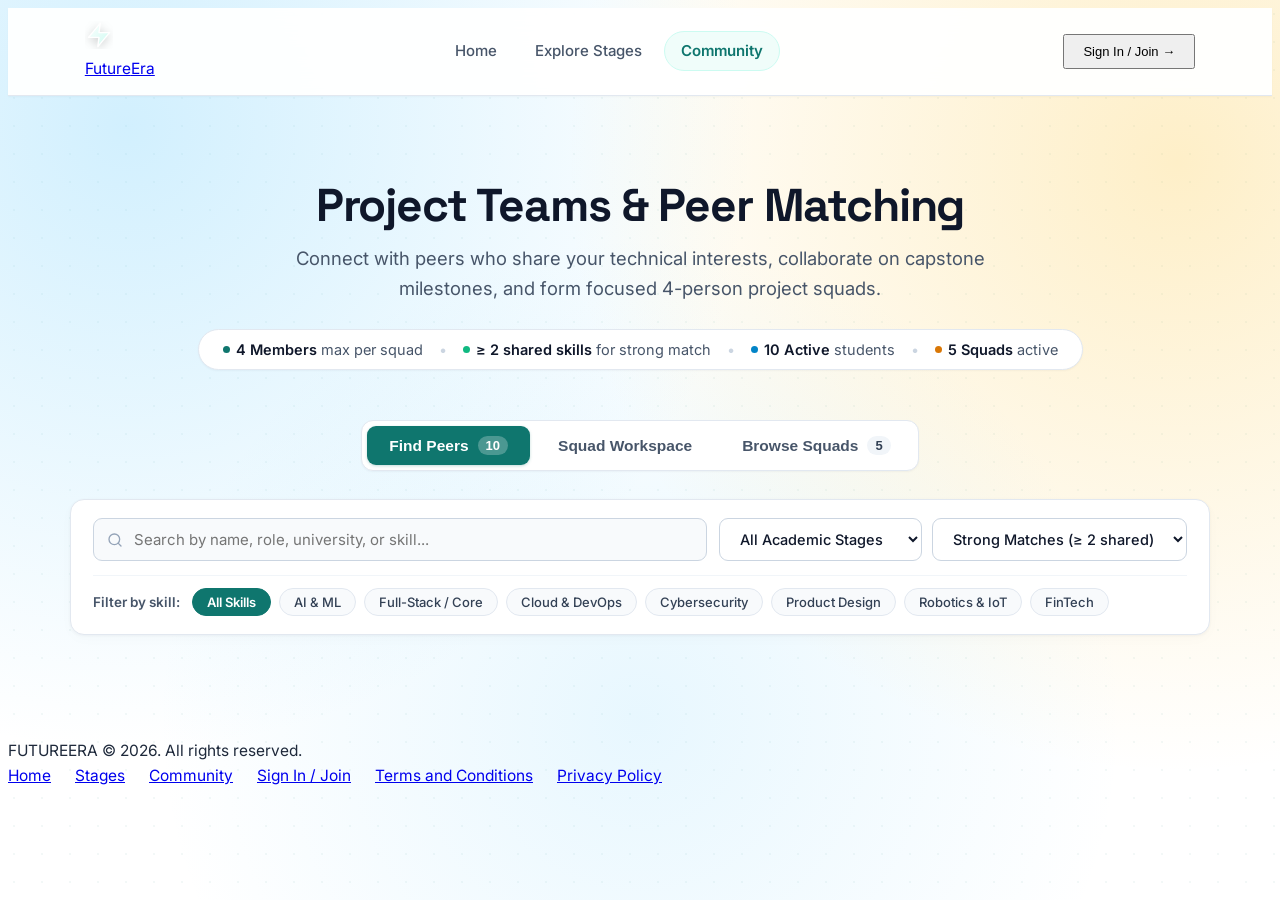
==== app/static/community.html @ 1d75245f "fix(squad): notify user when already in a team on claim seat click" ====
<!DOCTYPE html>
<html lang="en">
<head>
  <meta charset="UTF-8" />
  <meta name="viewport" content="width=device-width, initial-scale=1.0" />
  <title>Student Community &amp; Project Squads — FutureEra</title>
  <link rel="icon" type="image/svg+xml" href="/static/favicon.svg" />
  <link rel="preconnect" href="https://fonts.googleapis.com" />
  <link rel="preconnect" href="https://fonts.gstatic.com" crossorigin />
  <link href="https://fonts.googleapis.com/css2?family=Inter:wght@400;500;600;700;800&family=Plus+Jakarta+Sans:wght@400;500;600;700;800&family=Space+Grotesk:wght@500;600;700&display=swap" rel="stylesheet" />
  <link rel="stylesheet" href="/static/css/style.css?v=27" />
  <style>
    /* ===================================================
       FUTUREERA COMMUNITY & PROJECT SQUADS
       Human-crafted SaaS Engineering Aesthetic
       =================================================== */
    :root {
      --comm-teal: #0f766e;
      --comm-teal-hover: #115e59;
      --comm-teal-light: #f0fdfa;
      --comm-teal-border: #ccfbf1;
      --comm-amber: #b45309;
      --comm-amber-light: #fffbeb;
      --comm-amber-border: #fef3c7;
      --comm-sky: #0284c7;
      --comm-sky-light: #f0f9ff;
      --comm-sky-border: #e0f2fe;
      --comm-text-dark: #0f172a;
      --comm-text-body: #1e293b;
      --comm-text-muted: #475569;
      --comm-border: #e2e8f0;
      --comm-border-strong: #cbd5e1;
      --comm-card-bg: #ffffff;
      --comm-shadow-sm: 0 1px 2px rgba(15, 23, 42, 0.04);
      --comm-shadow-card: 0 1px 3px rgba(15, 23, 42, 0.04), 0 4px 14px rgba(15, 23, 42, 0.02);
      --comm-shadow-hover: 0 8px 24px rgba(15, 23, 42, 0.06), 0 2px 6px rgba(15, 23, 42, 0.03);
    }

    /* PRESERVE EXACT MAIN PAGE BACKGROUND - DO NOT CHANGE */
    body {
      background-color: var(--bg-base);
      background-image: 
        radial-gradient(circle at 10% 14%, rgba(125, 211, 252, 0.35) 0%, transparent 45%),
        radial-gradient(circle at 92% 18%, rgba(251, 191, 36, 0.25) 0%, transparent 44%),
        radial-gradient(circle at 50% 80%, rgba(125, 211, 252, 0.18) 0%, transparent 50%),
        radial-gradient(rgba(15, 118, 110, 0.05) 1px, transparent 1px);
      background-size: 100% 100%, 100% 100%, 100% 100%, 28px 28px;
      background-attachment: fixed;
      color: var(--comm-text-body);
      min-height: 100vh;
      font-family: 'Inter', 'Plus Jakarta Sans', system-ui, -apple-system, BlinkMacSystemFont, "Segoe UI", Roboto, sans-serif;
      font-size: 15.5px;
      line-height: 1.6;
      -webkit-font-smoothing: antialiased;
    }

    /* Header Nav */
    .app-header {
      position: sticky;
      top: 0;
      z-index: 50;
      background: rgba(255, 255, 255, 0.94);
      backdrop-filter: blur(16px);
      -webkit-backdrop-filter: blur(16px);
      border-bottom: 1px solid var(--comm-border);
      padding: 13px 6vw;
      display: flex;
      justify-content: space-between;
      align-items: center;
      box-shadow: 0 1px 2px rgba(15, 23, 42, 0.03);
    }

    .nav-links {
      display: flex;
      align-items: center;
      gap: 6px;
    }

    .nav-link {
      color: var(--comm-text-muted);
      text-decoration: none;
      font-size: 15px;
      font-weight: 500;
      transition: all 0.18s ease;
      display: inline-flex;
      align-items: center;
      padding: 7px 16px;
      border-radius: 999px;
    }

    .nav-link:hover {
      color: var(--comm-text-dark);
      background: rgba(15, 23, 42, 0.04);
    }

    .nav-link.active {
      color: var(--comm-teal);
      background: var(--comm-teal-light);
      border: 1px solid var(--comm-teal-border);
      font-weight: 600;
    }

    @media (max-width: 860px) {
      .app-header {
        padding: 12px 18px;
        flex-wrap: wrap;
        gap: 10px;
      }
      .nav-links {
        order: 3;
        width: 100%;
        justify-content: center;
        gap: 4px;
        overflow-x: auto;
        padding-top: 4px;
        -webkit-overflow-scrolling: touch;
      }
      .nav-link {
        font-size: 13.5px;
        padding: 6px 12px;
        white-space: nowrap;
      }
    }

    @media (max-width: 480px) {
      .nav-links {
        justify-content: flex-start;
      }
    }

    .user-pill-btn {
      background: #ffffff;
      border: 1px solid var(--comm-border-strong);
      color: var(--comm-text-dark);
      border-radius: 999px;
      padding: 5px 14px 5px 6px;
      font-size: 14.5px;
      font-weight: 600;
      display: inline-flex;
      align-items: center;
      gap: 9px;
      cursor: pointer;
      box-shadow: var(--comm-shadow-sm);
      transition: all 0.18s ease;
    }

    .user-pill-btn:hover {
      border-color: var(--comm-teal);
      box-shadow: 0 2px 8px rgba(15, 118, 110, 0.12);
    }

    .user-avatar-initials-sm {
      width: 28px;
      height: 28px;
      border-radius: 50%;
      display: flex;
      align-items: center;
      justify-content: center;
      font-size: 12.5px;
      font-weight: 700;
      color: #ffffff;
      letter-spacing: -0.02em;
    }

    /* Hero Section */
    .comm-hero {
      padding: 44px 24px 20px;
      max-width: 1060px;
      margin: 0 auto;
      text-align: center;
    }

    .comm-title {
      font-family: 'Space Grotesk', -apple-system, sans-serif;
      font-size: clamp(32px, 4.5vw, 46px);
      font-weight: 700;
      line-height: 1.18;
      letter-spacing: -0.025em;
      color: var(--comm-text-dark);
      margin-bottom: 12px;
    }

    .comm-subtitle {
      font-size: clamp(16.5px, 2vw, 18.5px);
      color: var(--comm-text-muted);
      max-width: 720px;
      margin: 0 auto 26px;
      line-height: 1.6;
    }

    /* Clean Metadata Ribbon */
    .comm-meta-ribbon {
      display: inline-flex;
      align-items: center;
      flex-wrap: wrap;
      justify-content: center;
      gap: 16px;
      background: #ffffff;
      border: 1px solid var(--comm-border);
      border-radius: 999px;
      padding: 8px 24px;
      font-size: 14.5px;
      color: var(--comm-text-muted);
      box-shadow: var(--comm-shadow-sm);
      margin-bottom: 30px;
    }

    .meta-item {
      display: inline-flex;
      align-items: center;
      gap: 6px;
    }

    .meta-item strong {
      color: var(--comm-text-dark);
      font-weight: 600;
    }

    .meta-dot {
      width: 7px;
      height: 7px;
      border-radius: 50%;
      background: #94a3b8;
      display: inline-block;
    }

    .meta-dot.green { background: #10b981; }
    .meta-dot.teal { background: #0f766e; }
    .meta-dot.blue { background: #0284c7; }
    .meta-dot.amber { background: #d97706; }

    .meta-divider {
      color: #cbd5e1;
      user-select: none;
    }

    @media (max-width: 640px) {
      .comm-meta-ribbon {
        border-radius: 12px;
        padding: 10px 14px;
        gap: 8px;
      }
      .meta-divider { display: none; }
      .meta-item { width: 48%; justify-content: flex-start; }
    }

    /* Community Segmented Tabs */
    .comm-tabs-wrap {
      max-width: 1140px;
      margin: 0 auto 28px;
      padding: 0 20px;
    }

    .comm-tabs {
      display: flex;
      align-items: center;
      justify-content: center;
      gap: 6px;
      background: #ffffff;
      border: 1px solid var(--comm-border);
      padding: 5px;
      border-radius: 12px;
      box-shadow: var(--comm-shadow-sm);
      width: fit-content;
      margin: 0 auto;
    }

    .comm-tab-btn {
      background: transparent;
      border: none;
      color: var(--comm-text-muted);
      font-size: 15.5px;
      font-weight: 600;
      padding: 10px 22px;
      border-radius: 9px;
      cursor: pointer;
      transition: all 0.18s ease;
      display: inline-flex;
      align-items: center;
      gap: 9px;
    }

    .comm-tab-btn:hover {
      color: var(--comm-text-dark);
      background: #f8fafc;
    }

    .comm-tab-btn.active {
      background: var(--comm-teal);
      color: #ffffff;
      box-shadow: 0 1px 3px rgba(15, 118, 110, 0.25);
    }

    .tab-badge {
      font-size: 13px;
      font-weight: 700;
      padding: 2px 8px;
      border-radius: 999px;
      background: #f1f5f9;
      color: #334155;
    }

    .comm-tab-btn.active .tab-badge {
      background: rgba(255, 255, 255, 0.25);
      color: #ffffff;
    }

    .tab-view {
      display: none;
      max-width: 1140px;
      margin: 0 auto;
      padding: 0 20px 80px;
      animation: fadeIn 0.25s ease;
    }

    .tab-view.active {
      display: block;
    }

    @keyframes fadeIn {
      from { opacity: 0; transform: translateY(6px); }
      to { opacity: 1; transform: translateY(0); }
    }

    /* DIRECTORY FILTER CARD */
    .directory-filter-card {
      background: #ffffff;
      border: 1px solid var(--comm-border);
      border-radius: 14px;
      padding: 18px 22px;
      margin-bottom: 24px;
      box-shadow: var(--comm-shadow-card);
      display: flex;
      flex-direction: column;
      gap: 14px;
    }

    .filter-top-row {
      display: flex;
      align-items: center;
      justify-content: space-between;
      gap: 12px;
      flex-wrap: wrap;
    }

    .search-input-wrap {
      flex: 1;
      min-width: 260px;
      position: relative;
    }

    .search-input-wrap input {
      width: 100%;
      background: #f8fafc;
      border: 1px solid var(--comm-border-strong);
      border-radius: 9px;
      padding: 11px 38px 11px 40px;
      color: var(--comm-text-dark);
      font-size: 15px;
      font-family: inherit;
      transition: all 0.18s ease;
      box-sizing: border-box;
    }

    .search-input-wrap input:focus {
      outline: none;
      background: #ffffff;
      border-color: var(--comm-teal);
      box-shadow: 0 0 0 3px rgba(15, 118, 110, 0.1);
    }

    .search-icon {
      position: absolute;
      left: 14px;
      top: 50%;
      transform: translateY(-50%);
      color: #94a3b8;
      pointer-events: none;
    }

    .clear-search-btn {
      position: absolute;
      right: 12px;
      top: 50%;
      transform: translateY(-50%);
      background: transparent;
      border: none;
      color: #94a3b8;
      font-size: 18px;
      cursor: pointer;
      padding: 2px 6px;
      border-radius: 4px;
    }

    .clear-search-btn:hover { color: #0f172a; }

    .filter-selects {
      display: flex;
      align-items: center;
      gap: 10px;
      flex-wrap: wrap;
    }

    .filter-select {
      background: #ffffff;
      border: 1px solid var(--comm-border-strong);
      border-radius: 9px;
      padding: 11px 16px;
      color: var(--comm-text-dark);
      font-size: 14.5px;
      font-weight: 500;
      font-family: inherit;
      cursor: pointer;
      transition: border-color 0.18s ease;
    }

    .filter-select:focus {
      outline: none;
      border-color: var(--comm-teal);
    }

    /* Skill Filter Row */
    .filter-tags-row {
      display: flex;
      align-items: center;
      gap: 12px;
      flex-wrap: wrap;
      padding-top: 12px;
      border-top: 1px solid #f1f5f9;
    }

    .filter-tags-label {
      font-size: 13.5px;
      font-weight: 600;
      color: var(--comm-text-muted);
      white-space: nowrap;
    }

    .filter-pills-list {
      display: flex;
      align-items: center;
      gap: 8px;
      flex-wrap: wrap;
      overflow-x: auto;
    }

    .skill-pill-btn {
      background: #f8fafc;
      border: 1px solid var(--comm-border);
      color: #334155;
      font-size: 13px;
      font-weight: 500;
      font-family: inherit;
      padding: 5px 14px;
      border-radius: 999px;
      cursor: pointer;
      transition: all 0.15s ease;
      white-space: nowrap;
    }

    .skill-pill-btn:hover {
      background: #ffffff;
      border-color: var(--comm-teal);
      color: var(--comm-teal);
    }

    .skill-pill-btn.active {
      background: #0f766e;
      border-color: #0f766e;
      color: #ffffff;
      font-weight: 600;
    }

    /* Peers Grid */
    .peers-grid {
      display: grid;
      grid-template-columns: repeat(auto-fill, minmax(340px, 1fr));
      gap: 20px;
    }

    .peer-card {
      background: #ffffff;
      border: 1px solid var(--comm-border);
      border-radius: 14px;
      padding: 22px;
      position: relative;
      transition: all 0.2s cubic-bezier(0.16, 1, 0.3, 1);
      display: flex;
      flex-direction: column;
      box-shadow: var(--comm-shadow-card);
    }

    .peer-card:hover {
      transform: translateY(-2px);
      box-shadow: var(--comm-shadow-hover);
      border-color: var(--comm-border-strong);
    }

    .peer-card.strong-match {
      border-color: #99f6e4;
      background: linear-gradient(180deg, #ffffff 0%, #fbfdfd 100%);
    }

    /* Top Row of Peer Card */
    .peer-card-top {
      display: flex;
      justify-content: space-between;
      align-items: flex-start;
      gap: 12px;
      margin-bottom: 14px;
    }

    .peer-header {
      display: flex;
      align-items: center;
      gap: 12px;
    }

    .peer-avatar-initials {
      width: 48px;
      height: 48px;
      border-radius: 12px;
      display: flex;
      align-items: center;
      justify-content: center;
      font-size: 17px;
      font-weight: 700;
      color: #ffffff;
      letter-spacing: -0.01em;
      flex-shrink: 0;
      box-shadow: 0 1px 3px rgba(15, 23, 42, 0.08);
      position: relative;
    }

    .peer-status-dot {
      position: absolute;
      bottom: -2px;
      right: -2px;
      width: 10px;
      height: 10px;
      border-radius: 50%;
      background: #10b981;
      border: 2px solid #ffffff;
    }

    .peer-name-group {
      display: flex;
      flex-direction: column;
    }

    .peer-full-name {
      font-size: 18px;
      font-weight: 700;
      color: var(--comm-text-dark);
      line-height: 1.3;
    }

    .peer-meta-sub {
      font-size: 14px;
      color: var(--comm-text-muted);
      margin-top: 3px;
      display: flex;
      align-items: center;
      gap: 6px;
    }

    .peer-stage-tag {
      font-size: 12.5px;
      font-weight: 600;
      background: #f1f5f9;
      color: #334155;
      padding: 2px 8px;
      border-radius: 4px;
    }

    /* Match Pill */
    .peer-match-pill {
      font-size: 12px;
      font-weight: 600;
      padding: 3px 9px;
      border-radius: 999px;
      display: inline-flex;
      align-items: center;
      gap: 5px;
      white-space: nowrap;
      background: #f8fafc;
      border: 1px solid var(--comm-border);
      color: var(--comm-text-muted);
    }

    .peer-match-pill.strong {
      background: #f0fdfa;
      border-color: #ccfbf1;
      color: #0f766e;
    }

    .match-indicator-dot {
      width: 6px;
      height: 6px;
      border-radius: 50%;
      background: #10b981;
    }

    .match-indicator-dot.muted {
      background: #0284c7;
    }

    /* Peer Details */
    .peer-detail-line {
      display: flex;
      align-items: baseline;
      gap: 8px;
      font-size: 14.5px;
      margin-bottom: 7px;
      color: var(--comm-text-body);
    }

    .peer-detail-label {
      color: var(--comm-text-muted);
      font-weight: 600;
      font-size: 13.5px;
      min-width: 54px;
    }

    .peer-role-text {
      color: #0284c7;
      font-weight: 600;
    }

    .peer-degree-text {
      color: var(--comm-text-dark);
      font-weight: 500;
    }

    .peer-bio-text {
      font-size: 14.5px;
      color: #334155;
      line-height: 1.6;
      margin: 12px 0 18px;
      flex: 1;
    }

    /* Skills Box */
    .peer-skills-block {
      background: #f8fafc;
      border: 1px solid #f1f5f9;
      border-radius: 10px;
      padding: 12px 14px;
      margin-bottom: 16px;
    }

    .peer-skills-header {
      font-size: 12.5px;
      font-weight: 700;
      color: var(--comm-text-muted);
      text-transform: uppercase;
      letter-spacing: 0.05em;
      margin-bottom: 8px;
      display: flex;
      justify-content: space-between;
    }

    .peer-skills-tags {
      display: flex;
      flex-wrap: wrap;
      gap: 6px;
    }

    .tag-shared {
      font-size: 12.5px;
      font-weight: 600;
      padding: 4px 10px;
      border-radius: 6px;
      background: #f0fdfa;
      border: 1px solid #ccfbf1;
      color: #0f766e;
      cursor: pointer;
      transition: all 0.15s ease;
    }

    .tag-shared:hover {
      background: #0f766e;
      color: #ffffff;
    }

    .tag-other {
      font-size: 12.5px;
      font-weight: 500;
      padding: 4px 10px;
      border-radius: 6px;
      background: #ffffff;
      border: 1px solid var(--comm-border);
      color: #334155;
      cursor: pointer;
      transition: all 0.15s ease;
    }

    .tag-other:hover {
      border-color: #94a3b8;
      color: #0f172a;
    }

    /* Actions */
    .peer-card-actions {
      display: flex;
      align-items: center;
      gap: 8px;
      margin-top: auto;
    }

    .btn-secondary {
      flex: 1;
      background: #ffffff;
      border: 1px solid var(--comm-border-strong);
      color: var(--comm-text-dark);
      padding: 10px 16px;
      border-radius: 8px;
      font-size: 14px;
      font-weight: 600;
      font-family: inherit;
      cursor: pointer;
      transition: all 0.18s ease;
      text-align: center;
    }

    .btn-secondary:hover {
      background: #f8fafc;
      border-color: var(--comm-teal);
      color: var(--comm-teal);
    }

    .btn-primary-action {
      background: var(--comm-teal);
      border: 1px solid var(--comm-teal);
      color: #ffffff;
      padding: 10px 18px;
      border-radius: 8px;
      font-size: 14px;
      font-weight: 600;
      font-family: inherit;
      cursor: pointer;
      transition: all 0.18s ease;
      display: inline-flex;
      align-items: center;
      gap: 7px;
    }

    .btn-primary-action:hover {
      background: var(--comm-teal-hover);
    }

    /* TAB 2: SQUAD WORKSPACE */
    .squad-workspace-layout {
      display: flex;
      flex-direction: column;
      gap: 24px;
    }

    .squad-overview-card {
      background: #ffffff;
      border: 1px solid var(--comm-border);
      border-radius: 16px;
      padding: 24px 28px;
      box-shadow: var(--comm-shadow-card);
    }

    .squad-top-meta {
      display: flex;
      justify-content: space-between;
      align-items: flex-start;
      flex-wrap: wrap;
      gap: 16px;
      margin-bottom: 20px;
    }

    .squad-title-row {
      display: flex;
      align-items: center;
      gap: 12px;
      flex-wrap: wrap;
    }

    .squad-title-row h2 {
      font-family: 'Space Grotesk', -apple-system, sans-serif;
      font-size: 26px;
      font-weight: 700;
      color: var(--comm-text-dark);
      margin: 0;
    }

    .squad-status-badge {
      font-size: 13.5px;
      font-weight: 600;
      padding: 4px 12px;
      border-radius: 999px;
      display: inline-flex;
      align-items: center;
      gap: 5px;
    }

    .squad-status-badge.open {
      background: #fffbeb;
      border: 1px solid #fef3c7;
      color: #b45309;
    }

    .squad-status-badge.full {
      background: #f0fdfa;
      border: 1px solid #ccfbf1;
      color: #0f766e;
    }

    .squad-tag-pill {
      font-size: 13.5px;
      font-weight: 600;
      color: var(--comm-teal);
      background: var(--comm-teal-light);
      border: 1px solid var(--comm-teal-border);
      padding: 4px 12px;
      border-radius: 6px;
      display: inline-block;
    }

    .squad-invite-block {
      background: #f8fafc;
      border: 1px solid var(--comm-border);
      border-radius: 10px;
      padding: 8px 14px;
      display: flex;
      align-items: center;
      gap: 10px;
      flex-wrap: wrap;
    }

    .squad-code-val {
      font-family: 'Space Grotesk', monospace;
      font-size: 16px;
      font-weight: 700;
      letter-spacing: 0.08em;
      color: var(--comm-teal);
      background: #ffffff;
      padding: 4px 10px;
      border-radius: 6px;
      border: 1px solid #ccfbf1;
    }

    .btn-icon-subtle {
      background: #ffffff;
      border: 1px solid var(--comm-border-strong);
      color: var(--comm-text-dark);
      padding: 6px 12px;
      border-radius: 6px;
      font-size: 13.5px;
      font-weight: 600;
      font-family: inherit;
      cursor: pointer;
      transition: all 0.15s ease;
      display: inline-flex;
      align-items: center;
      gap: 6px;
    }

    .btn-icon-subtle:hover {
      background: var(--comm-teal-light);
      border-color: var(--comm-teal);
      color: var(--comm-teal);
    }

    /* 4-Member Pod Grid */
    .seats-grid {
      display: grid;
      grid-template-columns: repeat(4, 1fr);
      gap: 16px;
      margin-top: 14px;
    }

    @media (max-width: 900px) {
      .seats-grid { grid-template-columns: repeat(2, 1fr); }
    }
    @media (max-width: 550px) {
      .seats-grid { grid-template-columns: 1fr; }
    }

    .member-seat-card {
      background: #f8fafc;
      border: 1px solid var(--comm-border);
      border-radius: 12px;
      padding: 18px 16px;
      position: relative;
      display: flex;
      flex-direction: column;
      transition: all 0.18s ease;
    }

    .member-seat-card.lead {
      border-color: #fde68a;
      background: #fffdf7;
    }

    .seat-role-badge {
      font-size: 12px;
      font-weight: 700;
      text-transform: uppercase;
      letter-spacing: 0.06em;
      padding: 3px 8px;
      border-radius: 4px;
      width: fit-content;
      margin-bottom: 12px;
    }

    .seat-role-badge.lead {
      background: #fef3c7;
      color: #92400e;
    }

    .seat-role-badge.member {
      background: #e0f2fe;
      color: #0369a1;
    }

    .seat-avatar-row {
      display: flex;
      align-items: center;
      gap: 10px;
      margin-bottom: 8px;
    }

    .seat-avatar-circle {
      width: 42px;
      height: 42px;
      border-radius: 10px;
      display: flex;
      align-items: center;
      justify-content: center;
      font-size: 15px;
      font-weight: 700;
      color: #ffffff;
      flex-shrink: 0;
    }

    .seat-name-text {
      font-size: 16.5px;
      font-weight: 700;
      color: var(--comm-text-dark);
      line-height: 1.25;
    }

    .seat-handle-text {
      font-size: 13.5px;
      color: var(--comm-text-muted);
    }

    .seat-role-focus {
      font-size: 14px;
      font-weight: 600;
      color: #0284c7;
      margin: 6px 0 10px;
      line-height: 1.35;
    }

    .seat-skills-pills {
      display: flex;
      flex-wrap: wrap;
      gap: 4px;
      margin-top: auto;
    }

    .seat-skill-item {
      font-size: 12px;
      padding: 3px 8px;
      border-radius: 4px;
      background: #ffffff;
      border: 1px solid var(--comm-border);
      color: #334155;
    }

    /* Open Seat Card */
    .member-seat-card.open {
      border: 1.5px dashed #cbd5e1;
      background: #ffffff;
      align-items: center;
      justify-content: center;
      text-align: center;
      min-height: 200px;
      cursor: pointer;
    }

    .member-seat-card.open:hover {
      border-color: var(--comm-teal);
      background: #f0fdfa;
    }

    .open-seat-plus-icon {
      width: 42px;
      height: 42px;
      border-radius: 50%;
      background: #f8fafc;
      border: 1px solid var(--comm-border-strong);
      color: #64748b;
      display: flex;
      align-items: center;
      justify-content: center;
      font-size: 20px;
      font-weight: 600;
      margin-bottom: 10px;
      transition: all 0.15s ease;
    }

    .member-seat-card.open:hover .open-seat-plus-icon {
      background: var(--comm-teal);
      border-color: var(--comm-teal);
      color: #ffffff;
    }

    .open-seat-title {
      font-size: 16.5px;
      font-weight: 700;
      color: var(--comm-text-dark);
      margin-bottom: 4px;
    }

    .open-seat-sub {
      font-size: 13.5px;
      color: var(--comm-text-muted);
      margin-bottom: 12px;
      padding: 0 8px;
    }

    .btn-claim-pill {
      background: var(--comm-teal);
      color: #ffffff;
      border: none;
      padding: 8px 16px;
      border-radius: 6px;
      font-size: 13.5px;
      font-weight: 600;
      font-family: inherit;
      cursor: pointer;
    }

    /* Workspace 2-Column Split (Goal/Tools & Chat) */
    .workspace-split {
      display: grid;
      grid-template-columns: 1fr 1fr;
      gap: 20px;
    }

    @media (max-width: 900px) {
      .workspace-split { grid-template-columns: 1fr; }
    }

    .workspace-card {
      background: #ffffff;
      border: 1px solid var(--comm-border);
      border-radius: 16px;
      padding: 22px;
      box-shadow: var(--comm-shadow-card);
      display: flex;
      flex-direction: column;
    }

    .card-header-clean {
      display: flex;
      justify-content: space-between;
      align-items: center;
      margin-bottom: 14px;
    }

    .card-heading {
      font-size: 15px;
      font-weight: 700;
      color: var(--comm-text-dark);
      display: flex;
      align-items: center;
      gap: 8px;
    }

    .sprint-goal-box {
      background: #fffdf5;
      border-left: 3px solid #d97706;
      border-radius: 0 8px 8px 0;
      padding: 12px 16px;
      margin-bottom: 18px;
    }

    .sprint-goal-content {
      font-size: 14px;
      color: #78350f;
      font-weight: 500;
      line-height: 1.5;
    }

    .tools-grid {
      display: grid;
      grid-template-columns: repeat(auto-fit, minmax(130px, 1fr));
      gap: 10px;
    }

    .tool-link-card {
      background: #f8fafc;
      border: 1px solid var(--comm-border);
      border-radius: 10px;
      padding: 12px;
      color: var(--comm-text-dark);
      font-size: 12.5px;
      font-weight: 600;
      font-family: inherit;
      cursor: pointer;
      display: flex;
      flex-direction: column;
      align-items: center;
      gap: 6px;
      transition: all 0.15s ease;
      text-decoration: none;
    }

    .tool-link-card:hover {
      background: var(--comm-teal-light);
      border-color: var(--comm-teal);
      color: var(--comm-teal);
    }

    /* Clean Messaging Thread */
    .chat-scroll-area {
      height: 300px;
      overflow-y: auto;
      display: flex;
      flex-direction: column;
      gap: 10px;
      padding-right: 6px;
      margin-bottom: 12px;
    }

    .chat-msg-row {
      display: flex;
      gap: 10px;
      align-items: flex-start;
    }

    .chat-sender-avatar {
      width: 32px;
      height: 32px;
      border-radius: 8px;
      display: flex;
      align-items: center;
      justify-content: center;
      font-size: 13px;
      font-weight: 700;
      color: #ffffff;
      flex-shrink: 0;
    }

    .chat-msg-bubble {
      background: #f8fafc;
      border: 1px solid var(--comm-border);
      border-radius: 10px;
      padding: 8px 12px;
      max-width: 86%;
    }

    .chat-meta-row {
      display: flex;
      align-items: center;
      gap: 8px;
      margin-bottom: 3px;
    }

    .chat-sender-name {
      font-size: 14px;
      font-weight: 700;
      color: var(--comm-text-dark);
    }

    .chat-timestamp {
      font-size: 12px;
      color: #94a3b8;
    }

    .chat-text {
      font-size: 15px;
      color: #1e293b;
      line-height: 1.55;
      word-break: break-word;
    }

    .chat-compose-form {
      display: flex;
      gap: 8px;
      margin-top: auto;
    }

    .chat-compose-form input {
      flex: 1;
      background: #f8fafc;
      border: 1px solid var(--comm-border-strong);
      border-radius: 8px;
      padding: 10px 14px;
      color: var(--comm-text-dark);
      font-size: 15px;
      font-family: inherit;
    }

    .chat-compose-form input:focus {
      outline: none;
      background: #ffffff;
      border-color: var(--comm-teal);
    }

    .btn-send-message {
      background: var(--comm-teal);
      color: #ffffff;
      border: none;
      border-radius: 8px;
      padding: 0 16px;
      font-weight: 600;
      font-size: 14px;
      font-family: inherit;
      cursor: pointer;
      display: flex;
      align-items: center;
      gap: 6px;
    }

    .btn-send-message:hover {
      background: var(--comm-teal-hover);
    }

    /* Not In Squad State */
    .not-in-squad-state {
      display: grid;
      grid-template-columns: 1fr 1fr;
      gap: 20px;
      max-width: 840px;
      margin: 20px auto;
    }

    @media (max-width: 700px) {
      .not-in-squad-state { grid-template-columns: 1fr; }
    }

    .action-join-card {
      background: #ffffff;
      border: 1px solid var(--comm-border);
      border-radius: 14px;
      padding: 28px 24px;
      text-align: center;
      box-shadow: var(--comm-shadow-card);
      display: flex;
      flex-direction: column;
      align-items: center;
      transition: all 0.2s ease;
    }

    .action-join-card:hover {
      border-color: var(--comm-teal);
      transform: translateY(-2px);
      box-shadow: var(--comm-shadow-hover);
    }

    .action-icon-circle {
      width: 48px;
      height: 48px;
      border-radius: 12px;
      background: var(--comm-teal-light);
      border: 1px solid var(--comm-teal-border);
      color: var(--comm-teal);
      display: flex;
      align-items: center;
      justify-content: center;
      margin-bottom: 14px;
    }

    .action-join-title {
      font-size: 19px;
      font-weight: 700;
      color: var(--comm-text-dark);
      margin-bottom: 8px;
    }

    .action-join-desc {
      font-size: 14.5px;
      color: var(--comm-text-muted);
      line-height: 1.6;
      margin-bottom: 22px;
    }

    /* TAB 3: SQUAD DIRECTORY */
    .squads-dir-grid {
      display: grid;
      grid-template-columns: repeat(auto-fill, minmax(340px, 1fr));
      gap: 20px;
    }

    .squad-dir-card {
      background: #ffffff;
      border: 1px solid var(--comm-border);
      border-radius: 14px;
      padding: 22px;
      box-shadow: var(--comm-shadow-card);
      display: flex;
      flex-direction: column;
      transition: all 0.2s ease;
    }

    .squad-dir-card:hover {
      border-color: var(--comm-border-strong);
      transform: translateY(-2px);
      box-shadow: var(--comm-shadow-hover);
    }

    .squad-dir-top {
      display: flex;
      justify-content: space-between;
      align-items: flex-start;
      margin-bottom: 10px;
    }

    .squad-dir-name {
      font-size: 19px;
      font-weight: 700;
      color: var(--comm-text-dark);
    }

    .squad-dir-track {
      font-size: 14.5px;
      color: #0284c7;
      font-weight: 600;
      margin-top: 3px;
    }

    .seats-progress-bar {
      height: 6px;
      background: #f1f5f9;
      border-radius: 999px;
      overflow: hidden;
      margin: 12px 0 6px;
    }

    .seats-fill {
      height: 100%;
      background: #0f766e;
      border-radius: 999px;
    }

    .seats-status-text {
      display: flex;
      justify-content: space-between;
      font-size: 13.5px;
      color: var(--comm-text-muted);
      font-weight: 600;
      margin-bottom: 14px;
    }

    .squad-goal-snippet {
      font-size: 14px;
      color: #78350f;
      background: #fffdf5;
      padding: 10px 14px;
      border-radius: 6px;
      border-left: 3px solid #d97706;
      margin-bottom: 16px;
      line-height: 1.55;
    }

    /* MODALS */
    .modal-backdrop {
      display: none;
      position: fixed;
      inset: 0;
      background: rgba(15, 23, 42, 0.55);
      backdrop-filter: blur(6px);
      -webkit-backdrop-filter: blur(6px);
      z-index: 9999;
      align-items: center;
      justify-content: center;
      padding: 20px;
      animation: fadeIn 0.18s ease;
    }

    .modal-backdrop.open {
      display: flex;
    }

    .modal-card {
      background: #ffffff;
      border: 1px solid var(--comm-border);
      border-radius: 16px;
      width: 100%;
      max-width: 480px;
      max-height: 90vh;
      overflow-y: auto;
      padding: 26px;
      box-shadow: 0 20px 50px rgba(15, 23, 42, 0.16);
      position: relative;
      color: var(--comm-text-dark);
    }

    .modal-close-btn {
      position: absolute;
      top: 18px;
      right: 18px;
      background: transparent;
      border: none;
      color: #94a3b8;
      font-size: 20px;
      cursor: pointer;
      line-height: 1;
      padding: 4px;
    }

    .modal-close-btn:hover {
      color: var(--comm-text-dark);
    }

    .form-group {
      margin-bottom: 14px;
    }

    .form-label {
      display: block;
      font-size: 14.5px;
      font-weight: 600;
      color: var(--comm-text-dark);
      margin-bottom: 6px;
      text-transform: none !important;
      letter-spacing: normal !important;
    }

    .form-label::before {
      display: none !important;
      content: none !important;
    }

    .form-input, .form-textarea, .form-select {
      width: 100%;
      background: #f8fafc;
      border: 1px solid var(--comm-border-strong);
      border-radius: 8px;
      padding: 10px 14px;
      color: var(--comm-text-dark);
      font-size: 15px;
      font-family: inherit;
      transition: all 0.15s ease;
      box-sizing: border-box;
    }

    .form-input:focus, .form-textarea:focus, .form-select:focus {
      outline: none;
      background: #ffffff;
      border-color: var(--comm-teal);
      box-shadow: 0 0 0 3px rgba(15, 118, 110, 0.1);
    }

    .auth-tab-switch {
      display: flex;
      gap: 4px;
      background: #f1f5f9;
      border-radius: 8px;
      padding: 4px;
      margin-bottom: 18px;
    }

    .auth-tab-btn {
      flex: 1;
      background: transparent;
      border: none;
      color: #64748b;
      font-size: 14.5px;
      font-weight: 600;
      padding: 8px 14px;
      border-radius: 6px;
      cursor: pointer;
      transition: all 0.15s ease;
    }

    .auth-tab-btn.active {
      background: #ffffff;
      color: var(--comm-teal);
      box-shadow: 0 1px 2px rgba(15, 23, 42, 0.05);
    }

    /* Split-Screen Auth Modal (Recreating TheCubeFactory / Reference Design) */
    .auth-modal-card {
      max-width: 1060px;
      width: 95%;
      height: clamp(690px, 86vh, 750px);
      padding: 0;
      border-radius: 22px;
      overflow: hidden;
      border: 1px solid #e5e7eb;
      box-shadow: 0 25px 60px -15px rgba(15, 23, 42, 0.25);
      display: grid;
      grid-template-columns: 1.15fr 0.85fr;
      background: #ffffff;
      position: relative;
    }

    .auth-modal-left-pane {
      padding: 38px 46px 34px;
      overflow-y: auto;
      height: 100%;
      background: #ffffff;
      display: flex;
      flex-direction: column;
      box-sizing: border-box;
    }

    .auth-modal-left-pane::-webkit-scrollbar {
      width: 6px;
    }
    .auth-modal-left-pane::-webkit-scrollbar-track {
      background: transparent;
    }
    .auth-modal-left-pane::-webkit-scrollbar-thumb {
      background: #cbd5e1;
      border-radius: 999px;
    }
    .auth-modal-left-pane::-webkit-scrollbar-thumb:hover {
      background: #94a3b8;
    }

    .auth-modal-right-pane {
      background-color: #9670d3;
      background-image: 
        radial-gradient(circle at 75% 25%, rgba(255, 255, 255, 0.15) 0%, transparent 50%),
        radial-gradient(circle at 20% 80%, rgba(255, 255, 255, 0.1) 0%, transparent 45%);
      display: flex;
      align-items: center;
      justify-content: center;
      padding: 32px 28px;
      position: relative;
      overflow: hidden;
      height: 100%;
      box-sizing: border-box;
    }

    .auth-modal-right-pane svg {
      width: 100%;
      height: auto;
      max-height: 580px;
    }

    #signInForm {
      margin: auto 0;
      width: 100%;
    }

    #signUpForm {
      margin: auto 0;
      width: 100%;
    }

    @media (max-width: 900px) {
      .auth-modal-card {
        grid-template-columns: 1fr;
        max-width: 520px;
        height: auto;
        max-height: 92vh;
      }
      .auth-modal-card .modal-close-btn {
        background: #f1f5f9 !important;
        color: #0f172a !important;
      }
      .auth-modal-right-pane {
        display: none !important;
      }
      .auth-modal-left-pane {
        padding: 30px 24px 26px;
        height: auto;
        max-height: 92vh;
      }
    }

    .modal-input-field {
      width: 100%;
      padding: 10px 14px;
      font-size: 14.5px;
      font-family: inherit;
      color: #111827;
      background: #ffffff;
      border: 1px solid #d1d5db;
      border-radius: 8px;
      outline: none;
      transition: border-color 0.15s ease, box-shadow 0.15s ease;
    }

    .modal-input-field:focus {
      border-color: #5e3fae;
      box-shadow: 0 0 0 3px rgba(94, 63, 174, 0.16);
    }

    .modal-btn-purple {
      width: 100%;
      padding: 11px 18px;
      background: #5e3fae;
      color: #ffffff;
      font-weight: 600;
      font-size: 14.5px;
      font-family: inherit;
      border: none;
      border-radius: 8px;
      cursor: pointer;
      display: flex;
      align-items: center;
      justify-content: center;
      gap: 8px;
      transition: background 0.15s ease;
    }

    .modal-btn-purple:hover {
      background: #4e3294;
    }

    .modal-btn-google {
      width: 100%;
      padding: 10px 16px;
      margin-top: 10px;
      background: #ffffff;
      border: 1px solid #e5e7eb;
      border-radius: 8px;
      font-size: 13.5px;
      font-weight: 500;
      color: #374151;
      font-family: inherit;
      display: flex;
      align-items: center;
      justify-content: center;
      gap: 8px;
      cursor: pointer;
      transition: all 0.15s ease;
    }

    .modal-btn-google:hover {
      background: #f9fafb;
      border-color: #d1d5db;
    }

    .modal-btn-demo {
      width: 100%;
      padding: 10px 16px;
      margin-top: 8px;
      background: #f5f2fb;
      border: 1px dashed #d8b4fe;
      border-radius: 8px;
      font-size: 14px;
      font-weight: 600;
      color: #5e3fae;
      display: flex;
      align-items: center;
      justify-content: center;
      gap: 7px;
      cursor: pointer;
      transition: all 0.15s ease;
    }

    .modal-btn-demo:hover {
      background: #ede9fe;
      border-color: #5e3fae;
    }

    .demo-user-meta {
      display: flex;
      align-items: center;
      gap: 12px;
    }

    .demo-avatar {
      width: 38px;
      height: 38px;
      border-radius: 8px;
      background: #0f766e;
      color: #ffffff;
      display: flex;
      align-items: center;
      justify-content: center;
      font-size: 14px;
      font-weight: 700;
      flex-shrink: 0;
    }

    .demo-name-text {
      font-size: 14px;
      font-weight: 700;
      color: var(--comm-text-dark);
      line-height: 1.25;
    }

    .demo-role-text {
      font-size: 12.5px;
      color: var(--comm-text-muted);
      margin-top: 2px;
    }

    .btn-fill-demo {
      background: #ffffff;
      border: 1px solid var(--comm-border-strong);
      color: var(--comm-teal);
      font-size: 13px;
      font-weight: 700;
      padding: 6px 12px;
      border-radius: 6px;
      cursor: pointer;
      transition: all 0.15s ease;
      white-space: nowrap;
      display: inline-flex;
      align-items: center;
      gap: 5px;
    }

    .btn-fill-demo:hover {
      background: var(--comm-teal-light);
      border-color: var(--comm-teal);
    }

    .interest-chips-matrix {
      display: grid;
      grid-template-columns: repeat(2, 1fr);
      gap: 8px;
      margin-top: 6px;
    }

    .interest-select-card {
      background: #f8fafc;
      border: 1px solid var(--comm-border);
      border-radius: 8px;
      padding: 8px 12px;
      display: flex;
      align-items: center;
      gap: 9px;
      cursor: pointer;
      transition: all 0.16s ease;
      font-size: 13.5px;
      font-weight: 600;
      color: #334155;
      user-select: none;
    }

    .interest-select-card:hover {
      border-color: #cbd5e1;
      background: #ffffff;
    }

    .interest-select-card.selected {
      background: #f0fdfa;
      border-color: #99f6e4;
      color: #0f766e;
      box-shadow: 0 0 0 1px #0f766e;
    }

    .interest-icon-svg {
      width: 16px;
      height: 16px;
      color: inherit;
      flex-shrink: 0;
    }

    /* Toast */
    .toast-notice {
      position: fixed;
      bottom: 24px;
      right: 24px;
      background: #0f172a;
      border: 1px solid rgba(255, 255, 255, 0.12);
      color: #ffffff;
      padding: 10px 18px;
      border-radius: 10px;
      font-size: 13.5px;
      font-weight: 500;
      display: flex;
      align-items: center;
      gap: 8px;
      box-shadow: 0 10px 30px rgba(0, 0, 0, 0.2);
      z-index: 10000;
      transform: translateY(100px);
      opacity: 0;
      transition: all 0.25s cubic-bezier(0.16, 1, 0.3, 1);
    }

    .toast-notice.show {
      transform: translateY(0);
      opacity: 1;
    }

    /* Squad Progress Upload & Showcase Styles */
    .progress-dropzone {
      border: 2px dashed #cbd5e1;
      border-radius: 12px;
      padding: 22px 16px;
      text-align: center;
      cursor: pointer;
      background: #f8fafc;
      transition: all 0.2s ease;
      position: relative;
    }
    .progress-dropzone:hover, .progress-dropzone.dragover {
      border-color: #6366f1;
      background: #f5f3ff;
    }
    .progress-dropzone input[type="file"] {
      position: absolute;
      inset: 0;
      width: 100%;
      height: 100%;
      opacity: 0;
      cursor: pointer;
    }
    .progress-limit-badge {
      display: inline-flex;
      align-items: center;
      gap: 5px;
      padding: 3px 8px;
      border-radius: 6px;
      background: #eef2ff;
      border: 1px solid #e0e7ff;
      color: #4f46e5;
      font-size: 11px;
      font-weight: 700;
      letter-spacing: 0.02em;
    }
    .progress-gallery-grid {
      display: grid;
      grid-template-columns: repeat(auto-fill, minmax(280px, 1fr));
      gap: 16px;
      max-height: 60vh;
      overflow-y: auto;
      padding-right: 4px;
    }
    .progress-gallery-card {
      border: 1px solid var(--comm-border);
      border-radius: 12px;
      background: #ffffff;
      overflow: hidden;
      display: flex;
      flex-direction: column;
      box-shadow: 0 2px 8px rgba(15, 23, 42, 0.04);
      transition: transform 0.15s ease, box-shadow 0.15s ease;
    }
    .progress-gallery-card:hover {
      transform: translateY(-2px);
      box-shadow: 0 6px 16px rgba(15, 23, 42, 0.08);
    }
    .progress-media-thumb {
      width: 100%;
      height: 180px;
      background: #0f172a;
      display: flex;
      align-items: center;
      justify-content: center;
      position: relative;
      overflow: hidden;
    }
    .progress-media-thumb img {
      width: 100%;
      height: 100%;
      object-fit: cover;
    }
    .progress-media-thumb video {
      width: 100%;
      height: 100%;
      object-fit: contain;
      background: #000000;
    }
    .progress-card-info {
      padding: 12px 14px;
      display: flex;
      flex-direction: column;
      gap: 6px;
    }
    .chat-media-card {
      margin-top: 8px;
      border-radius: 10px;
      overflow: hidden;
      background: #0f172a;
      border: 1px solid #e2e8f0;
      max-width: 100%;
    }
    .chat-media-card img {
      display: block;
      width: 100%;
      max-height: 280px;
      object-fit: cover;
      cursor: pointer;
    }
    .chat-media-card video {
      display: block;
      width: 100%;
      max-height: 280px;
      background: #000;
    }
  </style>
</head>
<body>

  <!-- Floating Navigation -->
  <header class="app-header">
    <a href="/" class="brand-wrap" title="FutureEra Homepage">
      <div class="brand-icon">
        <svg width="28" height="28" viewBox="0 0 24 24" fill="none" stroke="currentColor" stroke-linecap="round" stroke-linejoin="round">
          <defs>
            <linearGradient id="boltGradComm" x1="0%" y1="0%" x2="100%" y2="100%">
              <stop offset="0%" stop-color="#ffffff" />
              <stop offset="100%" stop-color="#ccfbf1" />
            </linearGradient>
          </defs>
          <polygon points="13 2 3 14 12 14 11 22 21 10 12 10 13 2" fill="url(#boltGradComm)" stroke="#ffffff" stroke-width="1.2" style="filter: drop-shadow(0 2px 4px rgba(0,0,0,0.18));"></polygon>
        </svg>
      </div>
      <div class="brand-text">
        <span class="brand-title">Future<span class="brand-title-highlight">Era</span></span>
      </div>
    </a>

    <!-- Center Navigation Links -->
    <div class="nav-links">
      <a href="/" class="nav-link">Home</a>
      <a href="/stage" class="nav-link">Explore Stages</a>
      <a href="/community" class="nav-link active">Community</a>
    </div>

    <!-- Header Actions (Sign-In / User Pill) -->
    <div class="header-actions">
      <div id="userHeaderArea">
        <button id="authModalTriggerBtn" class="btn btn--solid" style="padding: 8px 18px; font-size: 13px;" onclick="openAuthModal('signin')">
          Sign In / Join &rarr;
        </button>
      </div>
    </div>
  </header>

  <!-- Hero Section -->
  <section class="comm-hero">
    <h1 class="comm-title">
      Project Teams &amp; Peer Matching
    </h1>
    <p class="comm-subtitle">
      Connect with peers who share your technical interests, collaborate on capstone milestones, and form focused 4-person project squads.
    </p>

    <!-- Clean Metadata Ribbon -->
    <div class="comm-meta-ribbon">
      <div class="meta-item">
        <span class="meta-dot teal"></span>
        <span><strong>4 Members</strong> max per squad</span>
      </div>
      <div class="meta-divider">•</div>
      <div class="meta-item">
        <span class="meta-dot green"></span>
        <span><strong>&ge; 2 shared skills</strong> for strong match</span>
      </div>
      <div class="meta-divider">•</div>
      <div class="meta-item">
        <span class="meta-dot blue"></span>
        <span><strong><span id="statTotalPeers">10</span> Active</strong> students</span>
      </div>
      <div class="meta-divider">•</div>
      <div class="meta-item">
        <span class="meta-dot amber"></span>
        <span><strong><span id="statActiveSquads">5</span> Squads</strong> active</span>
      </div>
    </div>
  </section>

  <!-- Community Tabs Control -->
  <div class="comm-tabs-wrap">
    <div class="comm-tabs">
      <button class="comm-tab-btn active" onclick="switchCommTab('matchmaking')">
        Find Peers
        <span class="tab-badge" id="tabMatchBadge">10</span>
      </button>
      <button class="comm-tab-btn" onclick="switchCommTab('squad')">
        Squad Workspace
      </button>
      <button class="comm-tab-btn" onclick="switchCommTab('directory')">
        Browse Squads
        <span class="tab-badge" id="tabSquadBadge">5</span>
      </button>
    </div>
  </div>

  <!-- ===================================================
       TAB 1: FIND PEERS & MATCHMAKING
       =================================================== -->
  <main class="tab-view active" id="tab-matchmaking">
    <!-- Directory Filter Bar -->
    <div class="directory-filter-card">
      <div class="filter-top-row">
        <div class="search-input-wrap">
          <svg class="search-icon" width="16" height="16" viewBox="0 0 24 24" fill="none" stroke="currentColor" stroke-width="2" stroke-linecap="round" stroke-linejoin="round">
            <circle cx="11" cy="11" r="8"></circle>
            <line x1="21" y1="21" x2="16.65" y2="16.65"></line>
          </svg>
          <input type="text" id="peerSearchInput" placeholder="Search by name, role, university, or skill..." oninput="handlePeerSearch()" />
          <button class="clear-search-btn" id="clearSearchBtn" onclick="clearSearchInput()" style="display: none;" title="Clear search">&times;</button>
        </div>

        <div class="filter-selects">
          <select id="stageFilterSelect" class="filter-select" onchange="handlePeerSearch()">
            <option value="all">All Academic Stages</option>
            <option value="12th_pass">Class 12th Graduates</option>
            <option value="final_year">Final Year Students</option>
          </select>

          <select id="overlapFilterSelect" class="filter-select" onchange="handlePeerSearch()">
            <option value="0">All Match Levels</option>
            <option value="2" selected>Strong Matches (&ge; 2 shared)</option>
          </select>
        </div>
      </div>

      <!-- Quick Skill Filter Pills -->
      <div class="filter-tags-row">
        <span class="filter-tags-label">Filter by skill:</span>
        <div class="filter-pills-list" id="quickSkillPills">
          <button class="skill-pill-btn active" data-skill="all" onclick="toggleQuickSkill('all')">All Skills</button>
          <button class="skill-pill-btn" data-skill="AI & Machine Learning" onclick="toggleQuickSkill('AI & Machine Learning')">AI &amp; ML</button>
          <button class="skill-pill-btn" data-skill="Coding & Tech" onclick="toggleQuickSkill('Coding & Tech')">Full-Stack / Core</button>
          <button class="skill-pill-btn" data-skill="Cloud & DevOps" onclick="toggleQuickSkill('Cloud & DevOps')">Cloud &amp; DevOps</button>
          <button class="skill-pill-btn" data-skill="Cybersecurity" onclick="toggleQuickSkill('Cybersecurity')">Cybersecurity</button>
          <button class="skill-pill-btn" data-skill="UI/UX & Product Design" onclick="toggleQuickSkill('UI/UX & Product Design')">Product Design</button>
          <button class="skill-pill-btn" data-skill="Robotics & IoT" onclick="toggleQuickSkill('Robotics & IoT')">Robotics &amp; IoT</button>
          <button class="skill-pill-btn" data-skill="Finance & Markets" onclick="toggleQuickSkill('Finance & Markets')">FinTech</button>
        </div>
      </div>
    </div>

    <!-- Peers Grid -->
    <div class="peers-grid" id="peersGrid">
      <!-- Peer cards rendered dynamically by JS -->
    </div>
  </main>

  <!-- ===================================================
       TAB 2: SQUAD WORKSPACE ("RULE OF 4")
       =================================================== -->
  <main class="tab-view" id="tab-squad">
    <div id="squadViewContainer">
      <!-- Rendered dynamically: Either Active Squad Workspace or Not-In-Squad State -->
    </div>
  </main>

  <!-- ===================================================
       TAB 3: SQUAD DIRECTORY
       =================================================== -->
  <main class="tab-view" id="tab-directory">
    <div style="display: flex; justify-content: space-between; align-items: center; margin-bottom: 20px; flex-wrap: wrap; gap: 12px;">
      <div>
        <h2 style="font-family: 'Space Grotesk', -apple-system, sans-serif; font-size: 22px; font-weight: 700; color: var(--comm-text-dark); margin: 0;">Active 4-Person Squads</h2>
        <p style="font-size: 13.5px; color: var(--comm-text-muted); margin: 3px 0 0;">Browse active and forming teams. Each squad is capped strictly at 4 members.</p>
      </div>
      <button class="btn btn--solid" style="padding: 9px 18px; font-size: 13px;" onclick="openCreateSquadModal()">
        + Form New Squad
      </button>
    </div>

    <div class="squads-dir-grid" id="squadsDirectoryGrid">
      <!-- Squad cards rendered dynamically -->
    </div>
  </main>

  <!-- FutureEra Global Footer -->
  <footer class="future-footer">
    <div>
      FUTUREERA &copy; 2026. All rights reserved.
    </div>
    <div style="display: flex; gap: 24px; flex-wrap: wrap;">
      <a href="/">Home</a>
      <a href="/stage">Stages</a>
      <a href="/community">Community</a>
      <a href="/signin">Sign In / Join</a>
      <a href="/terms">Terms and Conditions</a>
      <a href="/privacy">Privacy Policy</a>
    </div>
  </footer>

  <!-- ===================================================
       MODAL 1: AUTH (SIGN IN / SIGN UP)
       =================================================== -->
  <div class="modal-backdrop" id="authModal">
    <div class="modal-card auth-modal-card">
      <button class="modal-close-btn" onclick="closeAuthModal()" style="top: 16px; right: 16px; z-index: 35; background: rgba(0,0,0,0.22); color: #ffffff; border-radius: 50%; width: 34px; height: 34px; display: flex; align-items: center; justify-content: center; font-size: 20px; border: none; cursor: pointer; transition: background 0.15s ease;">&times;</button>
      
      <!-- LEFT PANE: Form controls -->
      <div class="auth-modal-left-pane">
        
        <!-- Brand Header -->
        <div style="display: flex; align-items: center; gap: 8px; margin-bottom: 14px;">
          <svg width="24" height="24" viewBox="0 0 28 28" fill="none">
            <rect x="2" y="2" width="10" height="10" rx="2.5" fill="#5e3fae" />
            <rect x="16" y="2" width="10" height="10" rx="2.5" fill="#5e3fae" opacity="0.85" />
            <rect x="2" y="16" width="10" height="10" rx="2.5" fill="#5e3fae" opacity="0.85" />
            <rect x="16" y="16" width="10" height="10" rx="2.5" fill="#7c3aed" />
            <polygon points="14,10 18,14 14,18 10,14" fill="#ffffff" />
          </svg>
          <span style="font-family: 'Space Grotesk', sans-serif; font-size: 18px; font-weight: 700; color: #111827;">Future<span style="color: #5e3fae;">Era</span></span>
        </div>

        <h3 id="modalAuthTitle" style="font-family: 'Plus Jakarta Sans', sans-serif; font-size: 25px; font-weight: 700; color: #111827; margin: 0 0 4px; letter-spacing: -0.02em;">
          Welcome back
        </h3>
        <p id="modalAuthSub" style="font-size: 15px; color: #6b7280; margin: 0 0 18px;">
          Please enter your details
        </p>

        <!-- FORM 1: SIGN IN -->
        <form id="signInForm" onsubmit="handleSignInSubmit(event)">
          <div class="form-group" style="margin-bottom: 14px;">
            <label class="form-label" style="font-size: 14.5px; font-weight: 500; color: #374151; margin-bottom: 5px; display: block;">Email address</label>
            <input type="text" id="loginUsername" class="modal-input-field" required placeholder="Enter your email or username" />
          </div>

          <div class="form-group" style="margin-bottom: 14px;">
            <label class="form-label" style="font-size: 14.5px; font-weight: 500; color: #374151; margin-bottom: 5px; display: block;">Password</label>
            <div style="position: relative;">
              <input type="password" id="loginPassword" class="modal-input-field" style="padding-right: 36px;" required placeholder="••••••••" />
              <button type="button" onclick="toggleModalPasswordView('loginPassword')" style="position: absolute; right: 10px; top: 50%; transform: translateY(-50%); background: none; border: none; cursor: pointer; color: #9ca3af; padding: 4px;">
                <svg width="15" height="15" viewBox="0 0 24 24" fill="none" stroke="currentColor" stroke-width="2"><path d="M1 12s4-8 11-8 11 8 11 8-4 8-11 8-11-8-11-8z"></path><circle cx="12" cy="12" r="3"></circle></svg>
              </button>
            </div>
          </div>

          <!-- Options row -->
          <div style="display: flex; justify-content: space-between; align-items: center; margin-bottom: 18px; font-size: 14px;">
            <label style="display: inline-flex; align-items: center; gap: 6px; cursor: pointer; color: #374151;">
              <input type="checkbox" id="modalRememberMe" checked style="accent-color: #5e3fae; border-radius: 4px;" />
              <span>Remember me</span>
            </label>
            <a href="javascript:void(0)" onclick="showToast('Password reset link sent to your email.')" style="color: #5e3fae; text-decoration: underline; font-weight: 500;">Forgot password</a>
          </div>

          <!-- Sign In Submit Button -->
          <button type="submit" class="modal-btn-purple">
            Sign in
          </button>

          <!-- Google Button -->
          <button type="button" class="modal-btn-google" onclick="fillModalDemoCredentials()">
            <svg width="16" height="16" viewBox="0 0 24 24">
              <path fill="#4285F4" d="M23.745 12.27c0-.7-.06-1.4-.19-2.07H12v4.51h6.6c-.29 1.52-1.14 2.8-2.4 3.66v3.05h3.9c2.28-2.1 3.645-5.2 3.645-9.15z"/>
              <path fill="#34A853" d="M12 24c3.24 0 5.95-1.08 7.93-2.91l-3.9-3.05c-1.08.72-2.45 1.16-4.03 1.16-3.12 0-5.77-2.1-6.72-4.93H1.24v3.15C3.26 21.36 7.33 24 12 24z"/>
              <path fill="#FBBC05" d="M5.28 14.27c-.25-.72-.38-1.49-.38-2.27s.13-1.55.38-2.27V6.58H1.24C.45 8.15 0 9.92 0 12s.45 3.85 1.24 5.42l4.04-3.15z"/>
              <path fill="#EA4335" d="M12 4.75c1.77 0 3.35.61 4.6 1.8l3.42-3.42C17.95 1.19 15.24 0 12 0 7.33 0 3.26 2.64 1.24 6.58l4.04 3.15c.95-2.83 3.6-4.98 6.72-4.98z"/>
            </svg>
            <span>Sign in with Google</span>
          </button>

          <!-- Auto-fill Demo Button -->
          <button type="button" class="modal-btn-demo" onclick="fillModalDemoCredentials()">
            <svg width="13" height="13" viewBox="0 0 24 24" fill="none" stroke="currentColor" stroke-width="2.5"><polygon points="13 2 3 14 12 14 11 22 21 10 12 10 13 2"></polygon></svg>
            <span>Auto-fill Demo (@aarav_dev)</span>
          </button>

          <!-- Switch to sign up -->
          <p style="text-align: center; font-size: 14px; color: #6b7280; margin-top: 16px;">
            Don't have an account? 
            <button type="button" onclick="switchAuthTab('signup')" style="background: none; border: none; color: #5e3fae; text-decoration: underline; font-weight: 600; cursor: pointer; font-family: inherit; font-size: inherit;">Sign up</button>
          </p>
        </form>

        <!-- FORM 2: SIGN UP -->
        <form id="signUpForm" style="display: none;" onsubmit="handleSignUpSubmit(event)">
          <div style="display: grid; grid-template-columns: 1fr 1fr; gap: 10px; margin-bottom: 10px;">
            <div class="form-group">
              <label class="form-label" style="font-size: 14px; font-weight: 500; color: #374151; margin-bottom: 4px; display: block;">Full Name</label>
              <input type="text" id="regFullName" class="modal-input-field" required placeholder="Aarav Sharma" />
            </div>
            <div class="form-group">
              <label class="form-label" style="font-size: 14px; font-weight: 500; color: #374151; margin-bottom: 4px; display: block;">Username</label>
              <input type="text" id="regUsername" class="modal-input-field" required placeholder="aarav_dev" />
            </div>
          </div>

          <div style="display: grid; grid-template-columns: 1fr 1fr; gap: 10px; margin-bottom: 10px;">
            <div class="form-group">
              <label class="form-label" style="font-size: 14px; font-weight: 500; color: #374151; margin-bottom: 4px; display: block;">Email Address</label>
              <input type="email" id="regEmail" class="modal-input-field" required placeholder="aarav@example.com" />
            </div>
            <div class="form-group">
              <label class="form-label" style="font-size: 14px; font-weight: 500; color: #374151; margin-bottom: 4px; display: block;">Password (Min 6 Characters)</label>
              <div style="position: relative;">
                <input type="password" id="regPassword" class="modal-input-field" minlength="6" style="padding-right: 36px;" required placeholder="••••••••" />
                <button type="button" onclick="toggleModalPasswordView('regPassword')" style="position: absolute; right: 10px; top: 50%; transform: translateY(-50%); background: none; border: none; cursor: pointer; color: #9ca3af; padding: 4px;">
                  <svg width="15" height="15" viewBox="0 0 24 24" fill="none" stroke="currentColor" stroke-width="2"><path d="M1 12s4-8 11-8 11 8 11 8-4 8-11 8-11-8-11-8z"></path><circle cx="12" cy="12" r="3"></circle></svg>
                </button>
              </div>
            </div>
          </div>

          <div style="display: grid; grid-template-columns: 1fr 1fr; gap: 10px; margin-bottom: 10px;">
            <div class="form-group">
              <label class="form-label" style="font-size: 14px; font-weight: 500; color: #374151; margin-bottom: 4px; display: block;">Career Stage</label>
              <select id="regStage" class="modal-input-field" style="background-color: #fff; cursor: pointer;">
                <option value="final_year" selected>Final Year Student</option>
                <option value="12th_pass">Class 12th Pass</option>
              </select>
            </div>
            <div class="form-group">
              <label class="form-label" style="font-size: 14px; font-weight: 500; color: #374151; margin-bottom: 4px; display: block;">Degree or Stream</label>
              <input type="text" id="regDegree" class="modal-input-field" placeholder="B.Tech CS" />
            </div>
          </div>

          <div class="form-group" style="margin-bottom: 10px;">
            <label class="form-label" style="font-size: 14px; font-weight: 500; color: #374151; margin-bottom: 4px; display: block;">Target Engineering Role</label>
            <input type="text" id="regTargetRole" class="modal-input-field" placeholder="e.g. AI Systems Architect" />
          </div>

          <div class="form-group" style="margin-bottom: 14px;">
            <div style="display: flex; justify-content: space-between; align-items: center; margin-bottom: 6px;">
              <label class="form-label" style="font-size: 14px; font-weight: 500; color: #374151; margin-bottom: 0;">Core Technical Interests (Choose &ge; 3)</label>
              <span id="regInterestCounter" style="color: #b45309; font-size: 13px; font-weight: 700;">0/3 selected</span>
            </div>
            <div class="interest-chips-matrix" id="regInterestChips" style="display: grid; grid-template-columns: 1fr 1fr; gap: 6px;">
              <div class="interest-select-card" data-interest="Coding & Tech" style="padding: 7px 10px; font-size: 13px; border-radius: 6px;">
                <span>Full-Stack &amp; Core</span>
              </div>
              <div class="interest-select-card" data-interest="AI & Machine Learning" style="padding: 7px 10px; font-size: 13px; border-radius: 6px;">
                <span>AI &amp; ML</span>
              </div>
              <div class="interest-select-card" data-interest="Cloud & DevOps" style="padding: 7px 10px; font-size: 13px; border-radius: 6px;">
                <span>Cloud &amp; DevOps</span>
              </div>
              <div class="interest-select-card" data-interest="Cybersecurity" style="padding: 7px 10px; font-size: 13px; border-radius: 6px;">
                <span>Cybersecurity</span>
              </div>
              <div class="interest-select-card" data-interest="UI/UX & Product Design" style="padding: 7px 10px; font-size: 13px; border-radius: 6px;">
                <span>UI/UX &amp; Design</span>
              </div>
              <div class="interest-select-card" data-interest="Robotics & IoT" style="padding: 7px 10px; font-size: 13px; border-radius: 6px;">
                <span>Robotics &amp; IoT</span>
              </div>
              <div class="interest-select-card" data-interest="Data Science & Analytics" style="padding: 7px 10px; font-size: 13px; border-radius: 6px;">
                <span>Data Science</span>
              </div>
              <div class="interest-select-card" data-interest="Finance & Markets" style="padding: 7px 10px; font-size: 13px; border-radius: 6px;">
                <span>FinTech &amp; Markets</span>
              </div>
            </div>
          </div>

          <button type="submit" class="modal-btn-purple">
            Create account
          </button>

          <p style="text-align: center; font-size: 14px; color: #6b7280; margin-top: 14px;">
            Already have an account? 
            <button type="button" onclick="switchAuthTab('signin')" style="background: none; border: none; color: #5e3fae; text-decoration: underline; font-weight: 600; cursor: pointer; font-family: inherit; font-size: inherit;">Log in</button>
          </p>
        </form>

      </div>

      <!-- RIGHT PANE: Vector Illustration Canvas -->
      <div class="auth-modal-right-pane" aria-hidden="true">
        <svg viewBox="0 0 740 680" fill="none" xmlns="http://www.w3.org/2000/svg" style="width: 100%; height: auto; max-height: 580px;">
          <!-- Top Left Info Bubble -->
          <g opacity="0.65">
            <path d="M165 95 C145 95, 130 110, 130 130 C130 148, 142 162, 160 165 L155 182 L175 165 C195 165, 210 150, 210 130 C210 110, 190 95, 165 95 Z" stroke="#ffffff" stroke-width="2" fill="none" stroke-linejoin="round"/>
            <line x1="170" y1="128" x2="170" y2="148" stroke="#ffffff" stroke-width="2.5" stroke-linecap="round"/>
            <circle cx="170" cy="116" r="1.8" fill="#ffffff"/>
          </g>

          <!-- Top Center Headset -->
          <g opacity="0.6">
            <path d="M295 125 C295 98, 340 98, 340 125" stroke="#ffffff" stroke-width="2.2" fill="none" stroke-linecap="round"/>
            <rect x="288" y="125" width="10" height="20" rx="5" stroke="#ffffff" stroke-width="2" fill="none"/>
            <rect x="337" y="125" width="10" height="20" rx="5" stroke="#ffffff" stroke-width="2" fill="none"/>
          </g>

          <!-- Globe 24 -->
          <g opacity="0.6">
            <circle cx="150" cy="245" r="32" stroke="#ffffff" stroke-width="2" fill="none"/>
            <ellipse cx="150" cy="245" rx="16" ry="32" stroke="#ffffff" stroke-width="1.8" fill="none"/>
            <line x1="118" y1="245" x2="182" y2="245" stroke="#ffffff" stroke-width="1.8"/>
            <circle cx="166" cy="260" r="14" fill="#9670d3" stroke="#ffffff" stroke-width="1.8"/>
            <text x="166" y="264" font-family="'Plus Jakarta Sans', sans-serif" font-size="11" font-weight="700" fill="#ffffff" text-anchor="middle">24</text>
          </g>

          <!-- Envelope -->
          <g opacity="0.65">
            <rect x="155" y="335" width="56" height="38" rx="4" stroke="#ffffff" stroke-width="2" fill="none"/>
            <polyline points="156,337 183,358 210,337" stroke="#ffffff" stroke-width="2" fill="none" stroke-linejoin="round"/>
          </g>

          <!-- Mobile Phone -->
          <g opacity="0.65">
            <rect x="425" y="185" width="36" height="60" rx="7" stroke="#ffffff" stroke-width="2" fill="none"/>
            <circle cx="443" cy="208" r="7" stroke="#ffffff" stroke-width="1.8" fill="none"/>
            <path d="M433 226 C433 220, 437 218, 443 218 C449 218, 453 220, 453 226" stroke="#ffffff" stroke-width="1.8" fill="none"/>
          </g>

          <!-- Laptop with receiver -->
          <g opacity="0.65">
            <rect x="500" y="185" width="54" height="36" rx="4" stroke="#ffffff" stroke-width="2" fill="none"/>
            <line x1="486" y1="221" x2="568" y2="221" stroke="#ffffff" stroke-width="2.5" stroke-linecap="round"/>
          </g>

          <!-- Verified Checkmark Badge -->
          <g transform="translate(130, 370)">
            <rect x="0" y="0" width="88" height="74" rx="37" fill="#ffffff" fill-opacity="0.22" stroke="#ffffff" stroke-width="2"/>
            <circle cx="40" cy="37" r="25" fill="#ffffff"/>
            <path d="M31 37 L38 44 L51 29" stroke="#5e3fae" stroke-width="4" stroke-linecap="round" stroke-linejoin="round" fill="none"/>
          </g>

          <!-- Monitor Hardware & Stand -->
          <g opacity="0.95">
            <path d="M210 615 L430 615" stroke="#ffffff" stroke-width="2.5" stroke-linecap="round"/>
            <path d="M310 520 L305 615 L335 615 L330 520 Z" fill="#d8b4fe" opacity="0.8"/>
            <path d="M305 608 C305 603, 335 603, 335 608 L345 615 L295 615 Z" fill="#ffffff"/>
            <rect x="235" y="325" width="370" height="235" rx="18" fill="#09090b" stroke="#ffffff" stroke-width="3"/>
            <rect x="245" y="335" width="350" height="215" rx="12" fill="#09090b"/>
          </g>

          <!-- Person emerging from Monitor -->
          <g>
            <path d="M260 550 C265 470, 290 410, 360 405 C420 405, 455 460, 465 550 Z" fill="#583b9e"/>
            <path d="M285 540 C280 470, 270 410, 280 345" stroke="#ffffff" stroke-width="26" stroke-linecap="round" fill="none"/>
            <path d="M340 375 L340 420 C340 435, 375 435, 375 420 L375 375 Z" fill="#ffffff"/>
            <path d="M335 340 C325 315, 340 280, 370 280 C395 280, 405 310, 400 340 C395 365, 345 365, 335 340 Z" fill="#ffffff"/>
            <path d="M330 345 C305 320, 310 265, 350 240 C390 220, 435 250, 440 295 C445 330, 420 370, 425 410 C428 425, 412 425, 410 405 C405 375, 415 330, 405 305 C398 285, 385 275, 370 275 C355 275, 345 285, 340 305 C335 325, 340 355, 330 345 Z" fill="#09090b"/>
            <!-- Headset -->
            <path d="M348 272 C355 258, 380 258, 395 285" fill="none" stroke="#09090b" stroke-width="4.5" stroke-linecap="round"/>
            <ellipse cx="395" cy="305" rx="7.5" ry="12.5" fill="#09090b"/>
            <path d="M395 312 C395 335, 378 342, 362 342" fill="none" stroke="#09090b" stroke-width="3.5" stroke-linecap="round"/>
            <circle cx="360" cy="342" r="4.5" fill="#09090b"/>

            <!-- OK Gesture Hand 👌 -->
            <g transform="translate(250, 275)">
              <path d="M22 68 C22 55, 30 45, 42 50 C52 55, 55 70, 46 80 C36 90, 22 85, 22 68 Z" fill="#ffffff"/>
              <circle cx="42" cy="60" r="14" fill="#ffffff"/>
              <circle cx="42" cy="60" r="6.5" fill="#9670d3"/>
              <path d="M34 52 L36 12 C36 7, 43 7, 44 12 L46 50" fill="#ffffff"/>
              <path d="M24 55 L22 18 C22 13, 29 13, 30 18 L34 52" fill="#ffffff"/>
              <path d="M16 62 L10 26 C10 21, 17 21, 18 26 L23 58" fill="#ffffff"/>
            </g>
          </g>

          <!-- Background Wavy Lines & Accents -->
          <g stroke="#ffffff" stroke-width="2" stroke-linecap="round" fill="none" opacity="0.65">
            <path d="M135 520 Q150 505, 165 520 T195 520 T225 520 T255 520"/>
            <path d="M525 460 Q545 440, 565 460 T605 460"/>
            <path d="M495 570 Q515 590, 535 570 T575 570"/>
          </g>
        </svg>
      </div>

    </div>
  </div>

  <!-- ===================================================
       MODAL 2: PEER PROFILE DETAIL MODAL
       =================================================== -->
  <div class="modal-backdrop" id="peerModal">
    <div class="modal-card" style="max-width: 520px;">
      <button class="modal-close-btn" onclick="closePeerModal()">&times;</button>
      <div id="peerModalContent">
        <!-- Rendered dynamically -->
      </div>
    </div>
  </div>

  <!-- ===================================================
       MODAL 3: CREATE SQUAD MODAL
       =================================================== -->
  <div class="modal-backdrop" id="createSquadModal">
    <div class="modal-card">
      <button class="modal-close-btn" onclick="closeCreateSquadModal()">&times;</button>
      <h3 style="font-family: 'Space Grotesk', -apple-system, sans-serif; font-size: 20px; font-weight: 700; color: var(--comm-text-dark); margin-bottom: 4px;">
        Form a 4-Person Squad
      </h3>
      <p style="font-size: 13px; color: var(--comm-text-muted); margin-bottom: 16px;">
        Squads are limited strictly to 4 members to ensure high engagement and equal project ownership.
      </p>

      <form id="createSquadForm" onsubmit="handleCreateSquadSubmit(event)">
        <div class="form-group">
          <label class="form-label">Squad Name</label>
          <input type="text" id="squadNameInput" class="form-input" required placeholder="e.g. Distributed Core, CyberForge, Quantum Pulse" />
        </div>

        <div class="form-group">
          <label class="form-label">Focus Domain Track</label>
          <input type="text" id="squadTrackInput" class="form-input" required placeholder="e.g. AI & Distributed Systems, Web3, Cloud Security" />
        </div>

        <div class="form-group">
          <label class="form-label">Academic Stage</label>
          <select id="squadStageInput" class="form-select">
            <option value="final_year" selected>Final Year Students</option>
            <option value="12th_pass">Class 12th Graduates</option>
          </select>
        </div>

        <div class="form-group">
          <label class="form-label">Sprint 1 Objective</label>
          <input type="text" id="squadGoalInput" class="form-input" placeholder="e.g. Sprint 1: Architecture & API Gateway Scaffold" />
        </div>

        <button type="submit" class="btn btn--solid" style="width: 100%; padding: 11px; margin-top: 8px;">
          Create Squad &amp; Generate Invite Code &rarr;
        </button>
      </form>
    </div>
  </div>

  <!-- ===================================================
       MODAL 4: JOIN SQUAD MODAL
       =================================================== -->
  <div class="modal-backdrop" id="joinSquadModal">
    <div class="modal-card" style="max-width: 420px;">
      <button class="modal-close-btn" onclick="closeJoinSquadModal()">&times;</button>
      <div style="text-align: center; margin-bottom: 18px;">
        <div style="width: 44px; height: 44px; border-radius: 12px; background: #f0fdfa; border: 1px solid #ccfbf1; color: #0f766e; display: inline-flex; align-items: center; justify-content: center; margin-bottom: 10px;">
          <svg width="22" height="22" viewBox="0 0 24 24" fill="none" stroke="currentColor" stroke-width="2" stroke-linecap="round" stroke-linejoin="round">
            <path d="M21 2l-2 2m-7.61 7.61a5.5 5.5 0 1 1-7.778 7.778 5.5 5.5 0 0 1 7.777-7.777zm0 0L15.5 7.5m0 0l3 3L22 7l-3-3m-3.5 3.5L19 4"></path>
          </svg>
        </div>
        <h3 style="font-family: 'Space Grotesk', -apple-system, sans-serif; font-size: 19px; font-weight: 700; color: var(--comm-text-dark); margin: 0 0 4px;">
          Enter Squad Invite Code
        </h3>
        <p style="font-size: 13px; color: var(--comm-text-muted); margin: 0;">
          Paste the 6-character squad code provided by your team lead (e.g. <code>NV-2026</code>).
        </p>
      </div>

      <form id="joinSquadForm" onsubmit="handleJoinSquadSubmit(event)">
        <div class="form-group">
          <input type="text" id="joinCodeInput" class="form-input" required placeholder="NV-2026 or FE-XXXX" style="text-align: center; font-family: 'Space Grotesk', monospace; font-size: 18px; font-weight: 700; letter-spacing: 0.12em; text-transform: uppercase;" />
        </div>

        <button type="submit" class="btn btn--solid" style="width: 100%; padding: 11px;">
          Claim Open Seat &amp; Join &rarr;
        </button>
      </form>
    </div>
  </div>

  <!-- ===================================================
       MODAL 5: SQUAD PROGRESS MEDIA UPLOAD (MAX 300MB)
       =================================================== -->
  <div class="modal-backdrop" id="progressUploadModal">
    <div class="modal-card" style="max-width: 520px;">
      <button class="modal-close-btn" onclick="closeProgressUploadModal()">&times;</button>
      <div style="display: flex; align-items: center; justify-content: space-between; margin-bottom: 6px;">
        <h3 style="font-family: 'Space Grotesk', -apple-system, sans-serif; font-size: 19px; font-weight: 700; color: var(--comm-text-dark); margin: 0;">
          Share Progress Artifact
        </h3>
        <span class="progress-limit-badge">
          <svg width="12" height="12" viewBox="0 0 24 24" fill="none" stroke="currentColor" stroke-width="2.5"><path d="M21 15v4a2 2 0 0 1-2 2H5a2 2 0 0 1-2-2v-4"></path><polyline points="17 8 12 3 7 8"></polyline><line x1="12" y1="3" x2="12" y2="15"></line></svg>
          Max 300 MB
        </span>
      </div>
      <p style="font-size: 14.5px; color: var(--comm-text-muted); margin: 0 0 16px;">
        Upload a screenshot, UI mockup, system diagram, or screen demo video for your teammates.
      </p>

      <form id="progressUploadForm" onsubmit="handleProgressUploadSubmit(event)">
        <input type="hidden" id="progressSquadId" value="" />

        <div class="form-group">
          <label class="form-label" style="font-size: 14px; font-weight: 600; color: #374151; margin-bottom: 6px; display: block;">
            Title / Milestone Caption <span style="color: #94a3b8; font-weight: 400;">(Optional)</span>
          </label>
          <input type="text" id="progressTitleInput" class="form-input" placeholder="e.g. Auth flow architecture diagram & video demo" maxlength="150" />
        </div>

        <div class="form-group">
          <label class="form-label" style="font-size: 14px; font-weight: 600; color: #374151; margin-bottom: 6px; display: block;">
            Media File (Image or Video &le; 300MB)
          </label>
          <div class="progress-dropzone" id="progressDropzone">
            <input type="file" id="progressFileInput" accept="image/png,image/jpeg,image/gif,image/webp,image/svg+xml,video/mp4,video/webm,video/quicktime,video/x-matroska,.png,.jpg,.jpeg,.gif,.webp,.mp4,.webm,.mov,.mkv" onchange="handleProgressFileSelected(event)" required />
            <div id="dropzoneDefaultState">
              <div style="width: 44px; height: 44px; border-radius: 12px; background: #e0e7ff; color: #4338ca; display: inline-flex; align-items: center; justify-content: center; margin-bottom: 8px;">
                <svg width="22" height="22" viewBox="0 0 24 24" fill="none" stroke="currentColor" stroke-width="2" stroke-linecap="round" stroke-linejoin="round">
                  <path d="M21 15v4a2 2 0 0 1-2 2H5a2 2 0 0 1-2-2v-4"></path>
                  <polyline points="17 8 12 3 7 8"></polyline>
                  <line x1="12" y1="3" x2="12" y2="15"></line>
                </svg>
              </div>
              <div style="font-weight: 600; font-size: 15px; color: #1e293b;">
                Click to select or drag &amp; drop
              </div>
              <div style="font-size: 13.5px; color: #64748b; margin-top: 3px;">
                PNG, JPG, WEBP, GIF or MP4, WEBM, MOV (Strict limit 300 MB)
              </div>
            </div>
            <div id="dropzoneSelectedState" style="display: none; text-align: left; padding: 4px;">
              <div style="display: flex; align-items: center; gap: 10px;">
                <div id="selectedFileIcon" style="width: 38px; height: 38px; border-radius: 8px; background: #ecfdf5; color: #059669; display: flex; align-items: center; justify-content: center; flex-shrink: 0;">
                  <svg width="20" height="20" viewBox="0 0 24 24" fill="none" stroke="currentColor" stroke-width="2"><rect x="3" y="3" width="18" height="18" rx="2"/><circle cx="8.5" cy="8.5" r="1.5"/><polyline points="21 15 16 10 5 21"/></svg>
                </div>
                <div style="flex: 1; min-width: 0;">
                  <div id="selectedFileName" style="font-size: 14.5px; font-weight: 600; color: #1e293b; white-space: nowrap; overflow: hidden; text-overflow: ellipsis;"></div>
                  <div id="selectedFileSize" style="font-size: 13px; color: #64748b;"></div>
                </div>
                <button type="button" onclick="clearSelectedProgressFile(event)" style="background: none; border: none; color: #94a3b8; cursor: pointer; padding: 4px; font-size: 16px;">&times;</button>
              </div>
            </div>
          </div>
          <div id="progressFileError" style="display: none; color: #ef4444; font-size: 13.5px; margin-top: 6px; font-weight: 500;"></div>
        </div>

        <!-- Live Upload Progress Bar -->
        <div id="progressUploadBarContainer" style="display: none; margin-bottom: 14px;">
          <div style="display: flex; justify-content: space-between; font-size: 13.5px; font-weight: 600; color: #475569; margin-bottom: 4px;">
            <span id="uploadStatusText">Uploading to squad...</span>
            <span id="uploadPercentText">0%</span>
          </div>
          <div style="height: 6px; width: 100%; background: #e2e8f0; border-radius: 999px; overflow: hidden;">
            <div id="uploadProgressBar" style="height: 100%; width: 0%; background: #6366f1; transition: width 0.15s ease;"></div>
          </div>
        </div>

        <div style="display: flex; gap: 10px; margin-top: 18px;">
          <button type="button" class="btn btn--outline" style="flex: 1; padding: 11px; font-size: 14.5px;" onclick="closeProgressUploadModal()">
            Cancel
          </button>
          <button type="submit" id="btnSubmitProgress" class="btn btn--solid" style="flex: 2; padding: 11px; font-size: 14.5px; display: inline-flex; align-items: center; justify-content: center; gap: 8px;">
            <span>Share with Squad</span>
            <svg width="15" height="15" viewBox="0 0 24 24" fill="none" stroke="currentColor" stroke-width="2.5"><line x1="22" y1="2" x2="11" y2="13"></line><polygon points="22 2 15 22 11 13 2 9 22 2"></polygon></svg>
          </button>
        </div>
      </form>
    </div>
  </div>

  <!-- ===================================================
       MODAL 6: SQUAD PROGRESS SHOWCASE REEL
       =================================================== -->
  <div class="modal-backdrop" id="progressGalleryModal">
    <div class="modal-card" style="max-width: 780px;">
      <button class="modal-close-btn" onclick="closeProgressGalleryModal()">&times;</button>
      <div style="display: flex; align-items: center; justify-content: space-between; margin-bottom: 6px; padding-bottom: 12px; border-bottom: 1px solid var(--comm-border);">
        <div>
          <h3 style="font-family: 'Space Grotesk', -apple-system, sans-serif; font-size: 20px; font-weight: 700; color: var(--comm-text-dark); margin: 0 0 2px;">
            Squad Progress Showcase
          </h3>
          <p style="font-size: 14.5px; color: var(--comm-text-muted); margin: 0;">
            Real-time feed of screenshots, diagrams, and video demos shared by your squad.
          </p>
        </div>
        <button type="button" class="btn btn--solid" style="font-size: 13.5px; padding: 8px 14px; display: inline-flex; align-items: center; gap: 6px;" onclick="switchFromGalleryToUpload()">
          <svg width="13" height="13" viewBox="0 0 24 24" fill="none" stroke="currentColor" stroke-width="2.5"><line x1="12" y1="5" x2="12" y2="19"></line><line x1="5" y1="12" x2="19" y2="12"></line></svg>
          Upload New
        </button>
      </div>

      <div id="progressGalleryContainer" style="margin-top: 16px;">
        <div style="text-align: center; color: #64748b; font-size: 14.5px; padding: 40px 0;">Loading progress uploads...</div>
      </div>
    </div>
  </div>

  <!-- Toast Notice -->
  <div class="toast-notice" id="toastNotice">
    <span id="toastIcon">
      <svg width="16" height="16" viewBox="0 0 24 24" fill="none" stroke="currentColor" stroke-width="2.5" stroke-linecap="round" stroke-linejoin="round">
        <polyline points="20 6 9 17 4 12"></polyline>
      </svg>
    </span>
    <span id="toastText" style="font-size: 14px;">Action completed successfully.</span>
  </div>

  <script src="/static/js/community.js?v=38"></script>
</body>
</html>
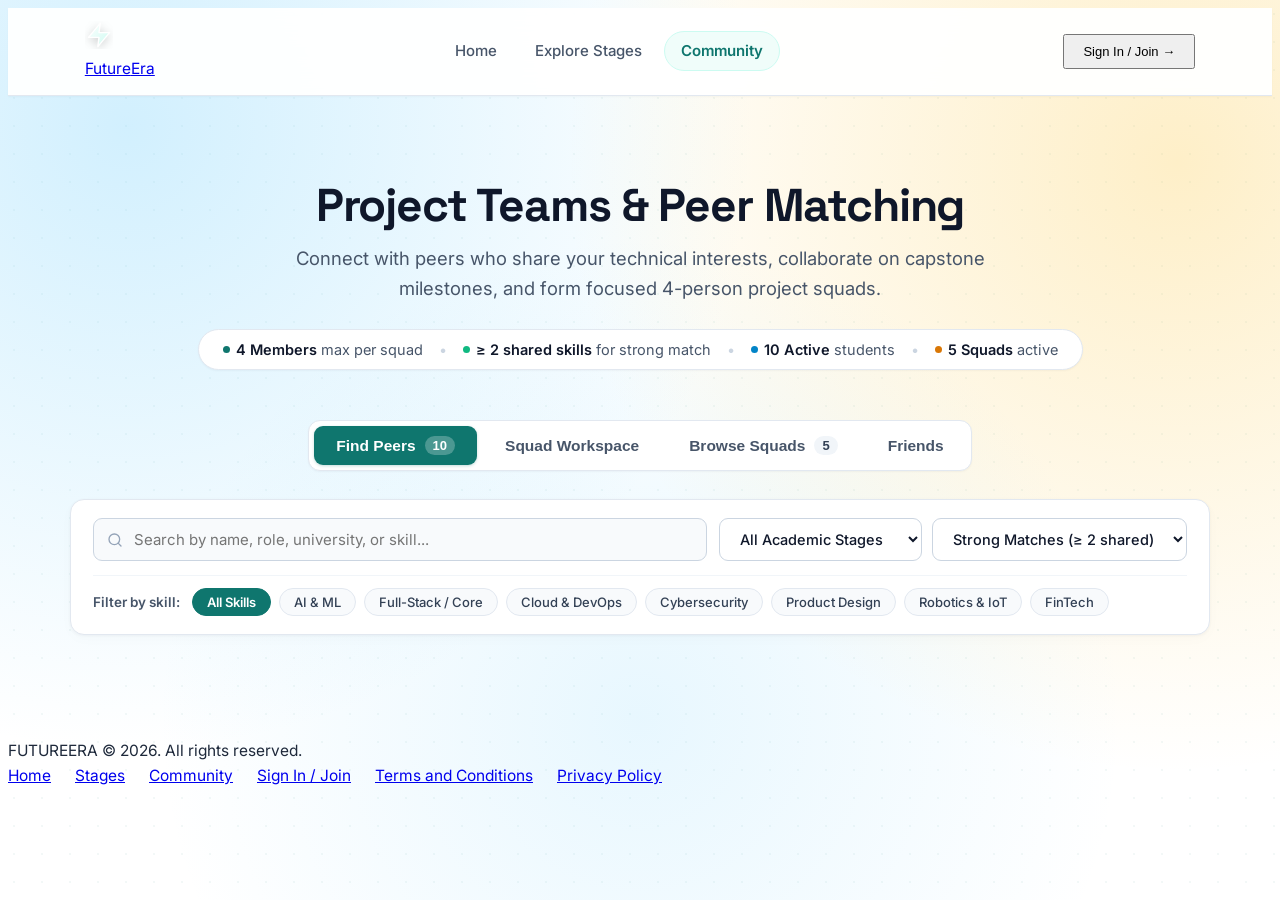
==== commit 3a98b40d: "feat(friends): add friend network system, friend list tab, username adder, and profile add/remove bu" ====
--- a/app/static/community.html
+++ b/app/static/community.html
@@ -729,6 +729,51 @@
       color: var(--comm-teal);
     }
 
+    .btn-remove-friend {
+      background: #ffffff;
+      border: 1.5px solid #fecaca;
+      color: #dc2626;
+      font-size: 14px;
+      font-weight: 600;
+      padding: 10px 16px;
+      border-radius: 8px;
+      cursor: pointer;
+      transition: all 0.18s ease;
+      display: inline-flex;
+      align-items: center;
+      justify-content: center;
+      gap: 6px;
+      font-family: inherit;
+    }
+
+    .btn-remove-friend:hover {
+      background: #fee2e2;
+      border-color: #ef4444;
+      color: #b91c1c;
+    }
+
+    .btn-friend-action {
+      background: var(--comm-teal);
+      border: 1.5px solid var(--comm-teal);
+      color: #ffffff;
+      font-size: 14px;
+      font-weight: 600;
+      padding: 10px 16px;
+      border-radius: 8px;
+      cursor: pointer;
+      transition: all 0.18s ease;
+      display: inline-flex;
+      align-items: center;
+      justify-content: center;
+      gap: 6px;
+      font-family: inherit;
+    }
+
+    .btn-friend-action:hover {
+      background: #0d655f;
+      border-color: #0d655f;
+    }
+
     .btn-primary-action {
       background: var(--comm-teal);
       border: 1px solid var(--comm-teal);
@@ -1974,6 +2019,10 @@
         Browse Squads
         <span class="tab-badge" id="tabSquadBadge">5</span>
       </button>
+      <button class="comm-tab-btn" onclick="switchCommTab('friends')">
+        Friends
+        <span class="tab-badge" id="tabFriendsBadge" style="display: none;">0</span>
+      </button>
     </div>
   </div>
 
@@ -2054,6 +2103,41 @@
 
     <div class="squads-dir-grid" id="squadsDirectoryGrid">
       <!-- Squad cards rendered dynamically -->
+    </div>
+  </main>
+
+  <!-- ===================================================
+       TAB 4: FRIENDS LIST & MANAGEMENT
+       =================================================== -->
+  <main class="tab-view" id="tab-friends">
+    <!-- Header Banner & Add Friend Form -->
+    <div class="directory-filter-card" style="margin-bottom: 24px; padding: 22px 24px;">
+      <div style="display: flex; justify-content: space-between; align-items: center; flex-wrap: wrap; gap: 16px;">
+        <div style="max-width: 540px;">
+          <h2 style="font-family: 'Space Grotesk', -apple-system, sans-serif; font-size: 22px; font-weight: 700; color: var(--comm-text-dark); margin: 0;">
+            My Friends Network
+          </h2>
+          <p style="font-size: 14.5px; color: var(--comm-text-muted); margin: 4px 0 0; line-height: 1.5;">
+            Manage your peer circle, add engineers by username, and track teammates across project sprints.
+          </p>
+        </div>
+
+        <!-- Add Friend by Username Input -->
+        <form id="addFriendForm" onsubmit="handleAddFriendSubmit(event)" style="display: flex; gap: 8px; flex-wrap: wrap; align-items: center;">
+          <input type="text" id="addFriendUsernameInput" placeholder="Enter peer's username (e.g. aarav_dev)..." 
+            style="padding: 10px 14px; border: 1px solid var(--comm-border-strong); border-radius: 9px; font-size: 14px; min-width: 270px; background: #ffffff; color: var(--comm-text-dark); outline: none; font-family: inherit;" required />
+          <button type="submit" class="btn btn--solid" id="addFriendSubmitBtn" style="padding: 10px 18px; font-size: 14px; white-space: nowrap;">
+            + Add Friend
+          </button>
+        </form>
+      </div>
+    </div>
+
+    <!-- Friends Container -->
+    <div id="friendsViewContainer">
+      <div class="peers-grid" id="friendsGrid">
+        <!-- Friends rendered dynamically -->
+      </div>
     </div>
   </main>
 
@@ -2561,6 +2645,6 @@
     <span id="toastText" style="font-size: 14px;">Action completed successfully.</span>
   </div>
 
-  <script src="/static/js/community.js?v=38"></script>
+  <script src="/static/js/community.js?v=40"></script>
 </body>
 </html>
